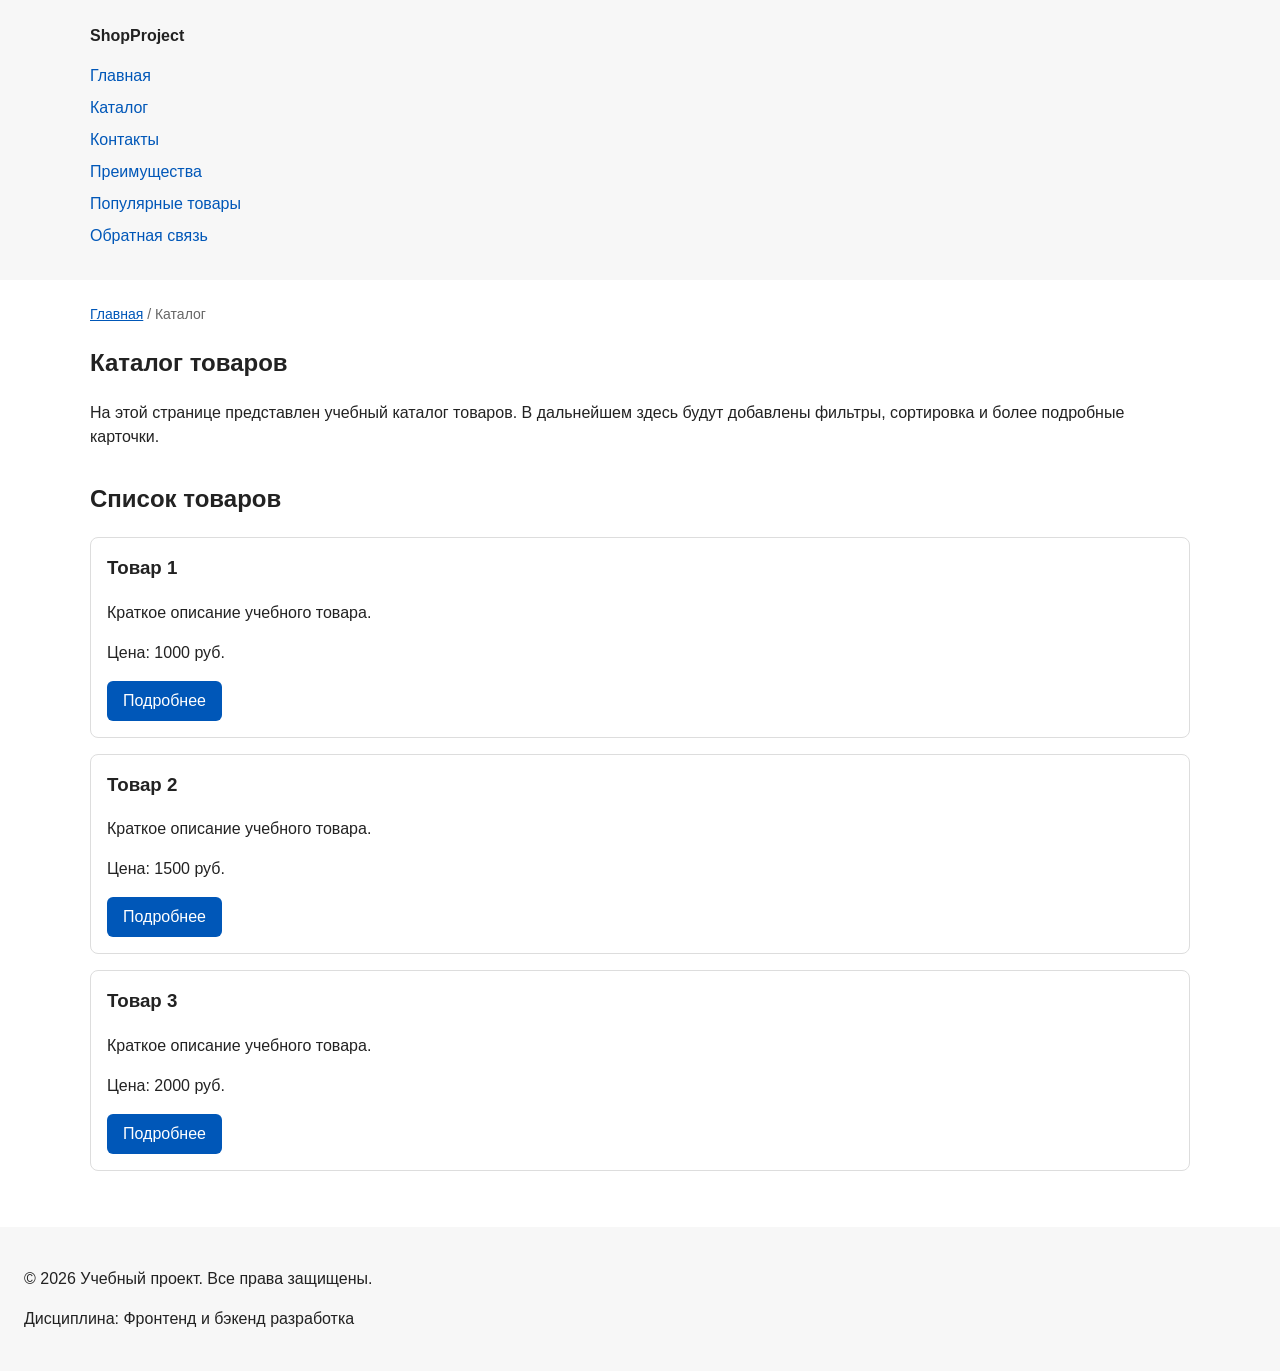
==== catalog.html @ 95576400 "feat: add multi-page structure navigation and anchors" ====
<!doctype html>
<html lang="ru">
  <head>
    <meta charset="UTF-8" />
    <meta name="viewport" content="width=device-width, initial-scale=1.0" />
    <meta
      name="description"
      content="Каталог товаров учебного интернет-магазина."
    />
    <meta property="og:type" content="website" />
    <meta property="og:title" content="Учебный интернет-магазин" />
    <meta
      property="og:description"
      content="Учебный frontend-проект интернет-магазина."
    />
    <meta
      property="og:image"
      content="https://username.github.io/kr1-html-css-shop/images/preview.jpg"
    />

    <title>Каталог товаров — Учебный интернет-магазин</title>
    <link rel="stylesheet" href="css/style.css" />
  </head>
  <body>
    <header>
      <div class="site-header">
        <a class="site-logo" href="index.html">ShopProject</a>

        <nav class="site-nav" aria-label="Основная навигация">
          <ul class="site-nav__list">
            <li><a href="index.html">Главная</a></li>
            <li><a href="catalog.html">Каталог</a></li>
            <li><a href="contacts.html">Контакты</a></li>
            <li><a href="index.html#advantages">Преимущества</a></li>
            <li><a href="index.html#popular">Популярные товары</a></li>
            <li><a href="index.html#contacts">Обратная связь</a></li>
          </ul>
        </nav>
      </div>
    </header>

    <main>
      <nav class="breadcrumbs" aria-label="Хлебные крошки">
        <a href="index.html">Главная</a>
        <span>Каталог</span>
      </nav>

      <section class="section">
        <h1>Каталог товаров</h1>
        <p>
          На этой странице представлен учебный каталог товаров. В дальнейшем
          здесь будут добавлены фильтры, сортировка и более подробные карточки.
        </p>
      </section>

      <section class="section">
        <h2>Список товаров</h2>

        <article class="product-card">
          <h3>Товар 1</h3>
          <p>Краткое описание учебного товара.</p>
          <p>Цена: 1000 руб.</p>
          <a class="button" href="index.html#popular">Подробнее</a>
        </article>

        <article class="product-card">
          <h3>Товар 2</h3>
          <p>Краткое описание учебного товара.</p>
          <p>Цена: 1500 руб.</p>
          <a class="button" href="index.html#popular">Подробнее</a>
        </article>

        <article class="product-card">
          <h3>Товар 3</h3>
          <p>Краткое описание учебного товара.</p>
          <p>Цена: 2000 руб.</p>
          <a class="button" href="index.html#popular">Подробнее</a>
        </article>
      </section>
    </main>

    <footer>
      <p>&copy; 2026 Учебный проект. Все права защищены.</p>
      <p>Дисциплина: Фронтенд и бэкенд разработка</p>
    </footer>
  </body>
</html>
---- css/style.css ----
/* ===============================
   1. Переменные проекта
   =============================== */
:root {
  /* Основные цвета проекта */
  --color-bg: #ffffff;
  --color-text: #222222;
  --color-muted: #666666;
  --color-primary: #0057b8;
  --color-primary-dark: #003f86;
  --color-border: #dddddd;
  --color-surface: #f7f7f7;
  --color-surface-accent: #eef5ff;
  --color-danger: #b00020;
  --color-success: #168a2f;
  --color-success-bg: #eefaf0;
  --color-white: #ffffff;

  /* Отступы */
  --space-xs: 4px;
  --space-sm: 8px;
  --space-md: 16px;
  --space-lg: 24px;
  --space-xl: 32px;

  /* Скругления */
  --radius-sm: 6px;
  --radius-md: 8px;
  --radius-lg: 12px;

  /* Размеры */
  --container-width: 1100px;
}

/* ===============================
   2. Базовые стили
   =============================== */
* {
  box-sizing: border-box;
}

body {
  margin: 0;
  font-family: Arial, sans-serif;
  line-height: 1.5;
  color: var(--color-text);
  background-color: var(--color-bg);
}

/* ===============================
   3. Общие элементы интерфейса
   =============================== */
a {
  color: var(--color-primary);
}

a:hover {
  color: var(--color-primary-dark);
}

a:focus-visible {
  outline: 2px solid var(--color-primary);
  outline-offset: 3px;
}

/* ===============================
   4. Компоненты страницы
   =============================== */
.hero {
  max-width: var(--container-width);
  margin: 0 auto var(--space-xl);
  padding: var(--space-xl) var(--space-lg);
  background-color: var(--color-surface-accent);
  border-radius: var(--radius-lg);
}

.section {
  max-width: var(--container-width);
  margin: 0 auto var(--space-xl);
}

.section h2 {
  margin-top: 0;
}

/* ===============================
   5. Форма и модальное окно
   =============================== */
.order-dialog {
  width: min(100% - 32px, 560px);
  padding: var(--space-lg);
  border: none;
  border-radius: var(--radius-lg);
}

.order-dialog::backdrop {
  background-color: rgba(0, 0, 0, 0.5);
}

.form-field {
  margin-bottom: var(--space-md);
}

.form-field label {
  display: block;
  margin-bottom: var(--space-xs);
}

.form-field input,
.form-field select,
.form-field textarea {
  width: 100%;
  padding: 10px 12px;
  border: 1px solid var(--color-border);
  border-radius: var(--radius-sm);
  font: inherit;
}

.form-field input[type="checkbox"] {
  width: auto;
}

.form-field small {
  display: block;
  margin-top: var(--space-xs);
  color: var(--color-muted);
}

header,
main,
footer {
  padding: var(--space-lg);
}

header {
  background-color: var(--color-surface);
}

footer {
  background-color: var(--color-surface);
}

.site-header {
  max-width: 1100px;
  margin: 0 auto;
}

.site-logo {
  font-weight: bold;
  text-decoration: none;
  color: #222222;
}

.site-nav__list {
  padding: 0;
  margin: 16px 0 0;
  list-style: none;
}

.site-nav__list li {
  margin-bottom: 8px;
}

.site-nav__list a {
  color: #0057b8;
  text-decoration: none;
}

.site-nav__list a:hover {
  text-decoration: underline;
}

.hero {
  max-width: 1100px;
  margin: 0 auto 32px;
  padding: 32px 20px;
  background-color: #eef5ff;
  border-radius: 12px;
}

.section {
  max-width: 1100px;
  margin: 0 auto 32px;
}

.section h2 {
  margin-top: 0;
}

.product-card {
  margin-bottom: var(--space-md);
  padding: var(--space-md);
  border: 1px solid var(--color-border);
  border-radius: var(--radius-md);
  background-color: var(--color-bg);
}

.product-card:hover {
  border-color: var(--color-primary);
}

.product-card h3 {
  margin-top: 0;
}

.button {
  display: inline-block;
  padding: var(--space-sm) var(--space-md);
  color: var(--color-white);
  background-color: var(--color-primary);
  text-decoration: none;
  border: none;
  border-radius: var(--radius-sm);
  cursor: pointer;
}

.button:hover {
  background-color: var(--color-primary-dark);
}

.button:focus-visible {
  outline: 2px solid var(--color-primary);
  outline-offset: 3px;
}

.button:disabled {
  opacity: 0.6;
  cursor: not-allowed;
}

.aside-info {
  max-width: var(--container-width);
  margin: 0 auto var(--space-xl);
  padding: var(--space-md);
  border-left: 4px solid var(--color-primary);
  background-color: var(--color-surface);
}

.order-dialog {
  width: min(100% - 32px, 560px);
  padding: 24px;
  border: none;
  border-radius: 12px;
}

.order-dialog::backdrop {
  background-color: rgba(0, 0, 0, 0.5);
}

.form-field {
  margin-bottom: 16px;
}

.form-field label {
  display: block;
  margin-bottom: 6px;
}

.form-field input,
.form-field select,
.form-field textarea {
  width: 100%;
  padding: 10px 12px;
  border: 1px solid #cccccc;
  border-radius: 6px;
  font: inherit;
}

.form-field input[type="checkbox"] {
  width: auto;
}

.form-field small {
  display: block;
  margin-top: 4px;
  color: #666666;
}

.form-field input:focus-visible,
.form-field select:focus-visible,
.form-field textarea:focus-visible,
.form-actions button:focus-visible {
  outline: 2px solid #0057b8;
  outline-offset: 2px;
}

[aria-invalid="true"] {
  border-color: #b00020;
}

.form-actions {
  display: flex;
  gap: 12px;
  margin-top: 20px;
}

.success-message {
  max-width: var(--container-width);
  margin: var(--space-lg) auto;
  padding: var(--space-md);
  border-left: 4px solid var(--color-success);
  background-color: var(--color-success-bg);
}

.form-field input:hover,
.form-field select:hover,
.form-field textarea:hover {
  border-color: var(--color-primary);
}

.form-field input:focus-visible,
.form-field select:focus-visible,
.form-field textarea:focus-visible,
.form-actions button:focus-visible {
  outline: 2px solid var(--color-primary);
  outline-offset: 3px;
}

[aria-invalid="true"] {
  border-color: var(--color-danger);
}

.breadcrumbs {
  max-width: var(--container-width);
  margin: 0 auto var(--space-md);
  font-size: 14px;
  color: var(--color-muted);
}

.breadcrumbs a {
  color: var(--color-primary);
}

.breadcrumbs span::before {
  content: " / ";
  color: var(--color-muted);
}

:target {
  outline: 2px dashed var(--color-primary);
  outline-offset: 4px;
}
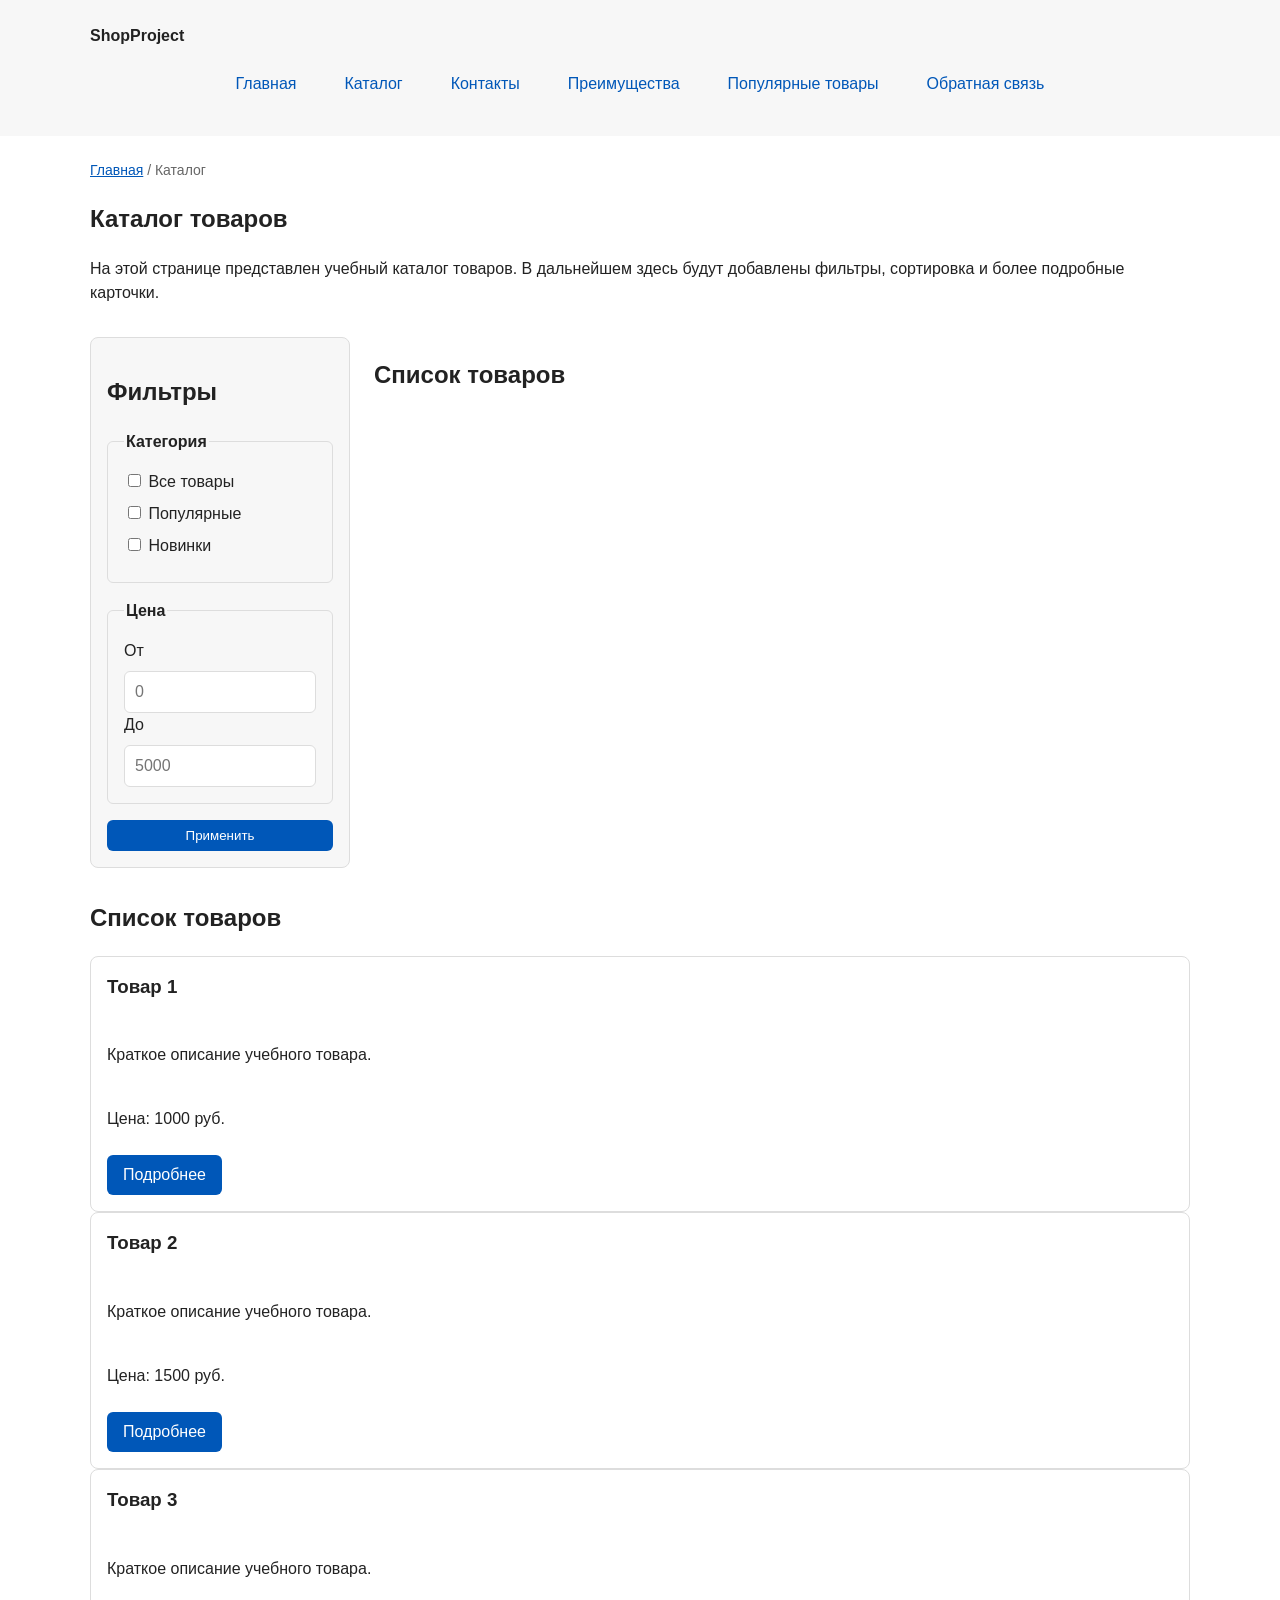
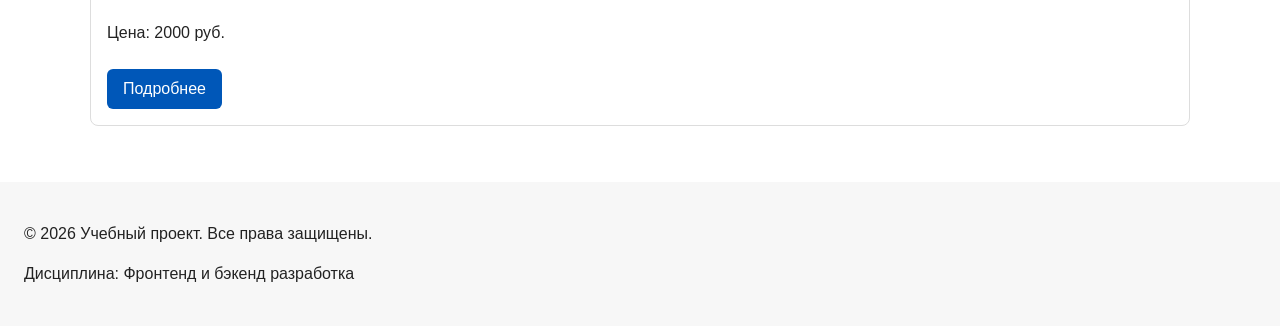
==== commit 765aa752: "feat: add flex navigation and grid catalog layout" ====
--- a/catalog.html
+++ b/catalog.html
@@ -53,6 +53,65 @@
         </p>
       </section>
 
+      <section class="catalog-layout">
+        <aside class="catalog-filters">
+          <h2>Фильтры</h2>
+
+          <form class="filters-form" action="#" method="get">
+            <fieldset>
+              <legend>Категория</legend>
+
+              <label>
+                <input type="checkbox" name="category" value="all" />
+                Все товары
+              </label>
+
+              <label>
+                <input type="checkbox" name="category" value="popular" />
+                Популярные
+              </label>
+
+              <label>
+                <input type="checkbox" name="category" value="new" />
+                Новинки
+              </label>
+            </fieldset>
+
+            <fieldset>
+              <legend>Цена</legend>
+
+              <label for="price-from">От</label>
+              <input
+                id="price-from"
+                name="price-from"
+                type="number"
+                min="0"
+                placeholder="0"
+              />
+
+              <label for="price-to">До</label>
+              <input
+                id="price-to"
+                name="price-to"
+                type="number"
+                min="0"
+                placeholder="5000"
+              />
+            </fieldset>
+
+            <button class="button" type="submit">Применить</button>
+          </form>
+        </aside>
+
+        <section class="catalog-products">
+          <h2>Список товаров</h2>
+
+          <div class="products-grid">
+            <!-- Карточки товаров -->
+          </div>
+        </section>
+      </section>
+
       <section class="section">
         <h2>Список товаров</h2>
 
--- a/css/style.css
+++ b/css/style.css
@@ -152,8 +152,13 @@
 }
 
 .site-nav__list {
+  display: flex;
+  flex-wrap: wrap;
+  justify-content: center;
+  align-items: center;
+  gap: var(--space-md);
   padding: 0;
-  margin: 16px 0 0;
+  margin: var(--space-md) 0 0;
   list-style: none;
 }
 
@@ -162,12 +167,16 @@
 }
 
 .site-nav__list a {
-  color: #0057b8;
+  display: inline-block;
+  padding: var(--space-sm) var(--space-md);
+  color: var(--color-primary);
   text-decoration: none;
+  border-radius: var(--radius-sm);
 }
 
 .site-nav__list a:hover {
-  text-decoration: underline;
+  color: var(--color-white);
+  background-color: var(--color-primary);
 }
 
 .hero {
@@ -187,12 +196,26 @@
   margin-top: 0;
 }
 
+.products-grid {
+  display: grid;
+  grid-template-columns: repeat(3, 1fr);
+  gap: var(--space-lg);
+}
+
 .product-card {
-  margin-bottom: var(--space-md);
+  display: flex;
+  flex-direction: column;
+  gap: var(--space-sm);
+  margin-bottom: 0;
   padding: var(--space-md);
   border: 1px solid var(--color-border);
   border-radius: var(--radius-md);
   background-color: var(--color-bg);
+}
+
+.product-card .button {
+  margin-top: auto;
+  align-self: flex-start;
 }
 
 .product-card:hover {
@@ -340,3 +363,52 @@
   outline: 2px dashed var(--color-primary);
   outline-offset: 4px;
 }
+
+.catalog-layout {
+  max-width: var(--container-width);
+  margin: 0 auto var(--space-xl);
+  display: grid;
+  grid-template-columns: 260px 1fr;
+  grid-template-areas: "filters products";
+  gap: var(--space-lg);
+}
+
+.catalog-filters {
+  grid-area: filters;
+  padding: var(--space-md);
+  border: 1px solid var(--color-border);
+  border-radius: var(--radius-md);
+  background-color: var(--color-surface);
+}
+
+.catalog-products {
+  grid-area: products;
+}
+.filters-form {
+  display: grid;
+  gap: var(--space-md);
+}
+
+.filters-form fieldset {
+  margin: 0;
+  padding: var(--space-md);
+  border: 1px solid var(--color-border);
+  border-radius: var(--radius-sm);
+}
+
+.filters-form legend {
+  font-weight: 700;
+}
+
+.filters-form label {
+  display: block;
+  margin-bottom: var(--space-sm);
+}
+
+.filters-form input[type="number"] {
+  width: 100%;
+  padding: 8px 10px;
+  border: 1px solid var(--color-border);
+  border-radius: var(--radius-sm);
+  font: inherit;
+}
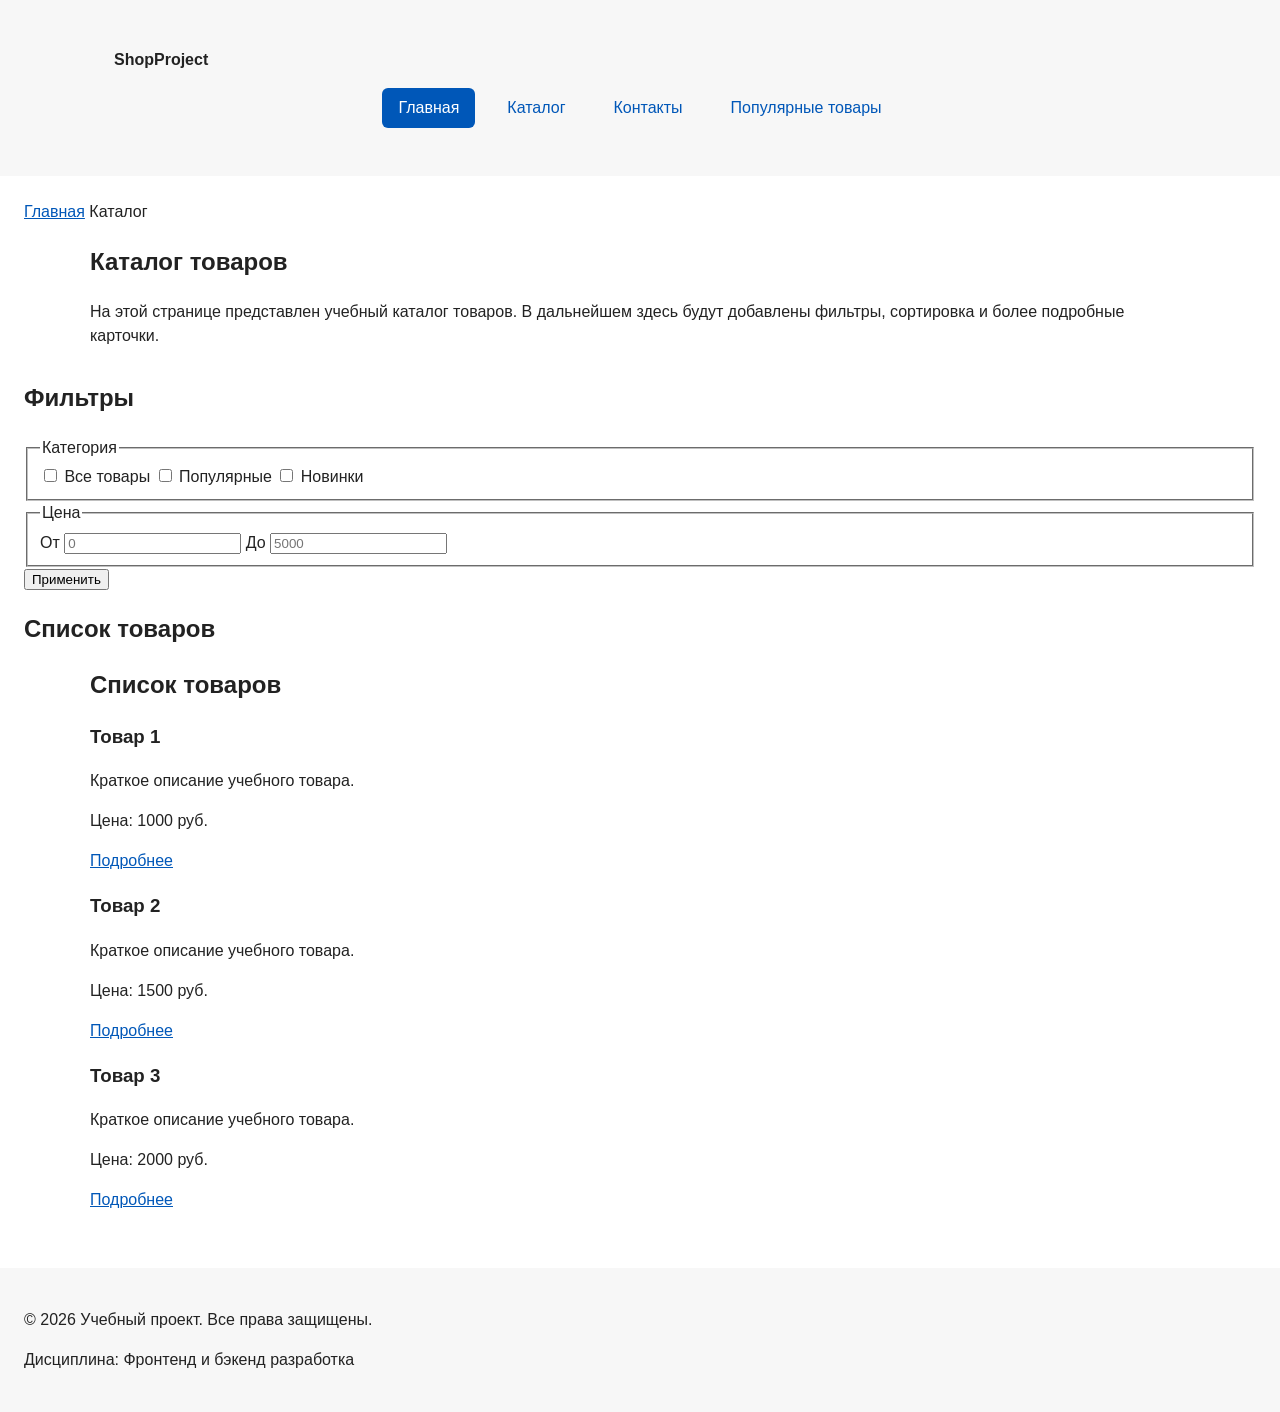
==== commit 3033c8bb: "refactor: apply BEM naming to CSS classes" ====
--- a/catalog.html
+++ b/catalog.html
@@ -22,18 +22,31 @@
     <link rel="stylesheet" href="css/style.css" />
   </head>
   <body>
-    <header>
-      <div class="site-header">
-        <a class="site-logo" href="index.html">ShopProject</a>
+    <header class="site-header">
+      <div class="site-header__inner">
+        <a class="site-header__logo" href="index.html">ShopProject</a>
 
         <nav class="site-nav" aria-label="Основная навигация">
           <ul class="site-nav__list">
-            <li><a href="index.html">Главная</a></li>
-            <li><a href="catalog.html">Каталог</a></li>
-            <li><a href="contacts.html">Контакты</a></li>
-            <li><a href="index.html#advantages">Преимущества</a></li>
-            <li><a href="index.html#popular">Популярные товары</a></li>
-            <li><a href="index.html#contacts">Обратная связь</a></li>
+            <li class="site-nav__item">
+              <a
+                class="site-nav__link site-nav__link--active"
+                href="index.html"
+              >
+                Главная
+              </a>
+            </li>
+            <li class="site-nav__item">
+              <a class="site-nav__link" href="catalog.html">Каталог</a>
+            </li>
+            <li class="site-nav__item">
+              <a class="site-nav__link" href="contacts.html">Контакты</a>
+            </li>
+            <li class="site-nav__item">
+              <a class="site-nav__link" href="index.html#popular">
+                Популярные товары
+              </a>
+            </li>
           </ul>
         </nav>
       </div>
@@ -41,8 +54,8 @@
 
     <main>
       <nav class="breadcrumbs" aria-label="Хлебные крошки">
-        <a href="index.html">Главная</a>
-        <span>Каталог</span>
+        <a class="breadcrumbs__link" href="index.html">Главная</a>
+        <span class="breadcrumbs__current">Каталог</span>
       </nav>
 
       <section class="section">
--- a/css/style.css
+++ b/css/style.css
@@ -141,9 +141,19 @@
 }
 
 .site-header {
-  max-width: 1100px;
+  background-color: var(--color-surface);
+}
+.site-header__inner {
+  max-width: var(--container-width);
   margin: 0 auto;
-}
+  padding: var(--space-lg);
+}
+.site-header__logo {
+  font-weight: 700;
+  color: var(--color-text);
+  text-decoration: none;
+}
+
 
 .site-logo {
   font-weight: bold;
@@ -162,6 +172,29 @@
   list-style: none;
 }
 
+.site-nav__link {
+  display: inline-block;
+  padding: var(--space-sm) var(--space-md);
+  color: var(--color-primary);
+  text-decoration: none;
+  border-radius: var(--radius-sm);
+}
+
+.site-nav__link:hover {
+  color: var(--color-white);
+  background-color: var(--color-primary);
+}
+
+.site-nav__link:focus-visible {
+  outline: 2px solid var(--color-primary);
+  outline-offset: 3px;
+}
+
+.site-nav__link--active {
+  color: var(--color-white);
+  background-color: var(--color-primary);
+
+
 .site-nav__list li {
   margin-bottom: 8px;
 }
@@ -206,25 +239,48 @@
   display: flex;
   flex-direction: column;
   gap: var(--space-sm);
-  margin-bottom: 0;
   padding: var(--space-md);
   border: 1px solid var(--color-border);
   border-radius: var(--radius-md);
   background-color: var(--color-bg);
 }
 
-.product-card .button {
+.product-card:hover {
+  border-color: var(--color-primary);
+}
+
+.product-card--featured {
+  border-color: var(--color-primary);
+}
+
+.product-card--discount {
+  border-color: var(--color-danger);
+}
+
+.product-card__title {
+  margin: 0;
+  color: var(--color-text);
+}
+
+.product-card__description {
+  margin: 0;
+  color: var(--color-muted);
+}
+
+.product-card__price {
+  margin: 0;
+  font-weight: 700;
+}
+
+.product-card--discount .product-card__price {
+  color: var(--color-danger);
+}
+
+.product-card__button {
   margin-top: auto;
   align-self: flex-start;
 }
 
-.product-card:hover {
-  border-color: var(--color-primary);
-}
-
-.product-card h3 {
-  margin-top: 0;
-}
 
 .button {
   display: inline-block;
@@ -350,14 +406,15 @@
   color: var(--color-muted);
 }
 
-.breadcrumbs a {
+.breadcrumbs__link {
   color: var(--color-primary);
 }
 
-.breadcrumbs span::before {
+.breadcrumbs__current::before {
   content: " / ";
   color: var(--color-muted);
 }
+
 
 :target {
   outline: 2px dashed var(--color-primary);
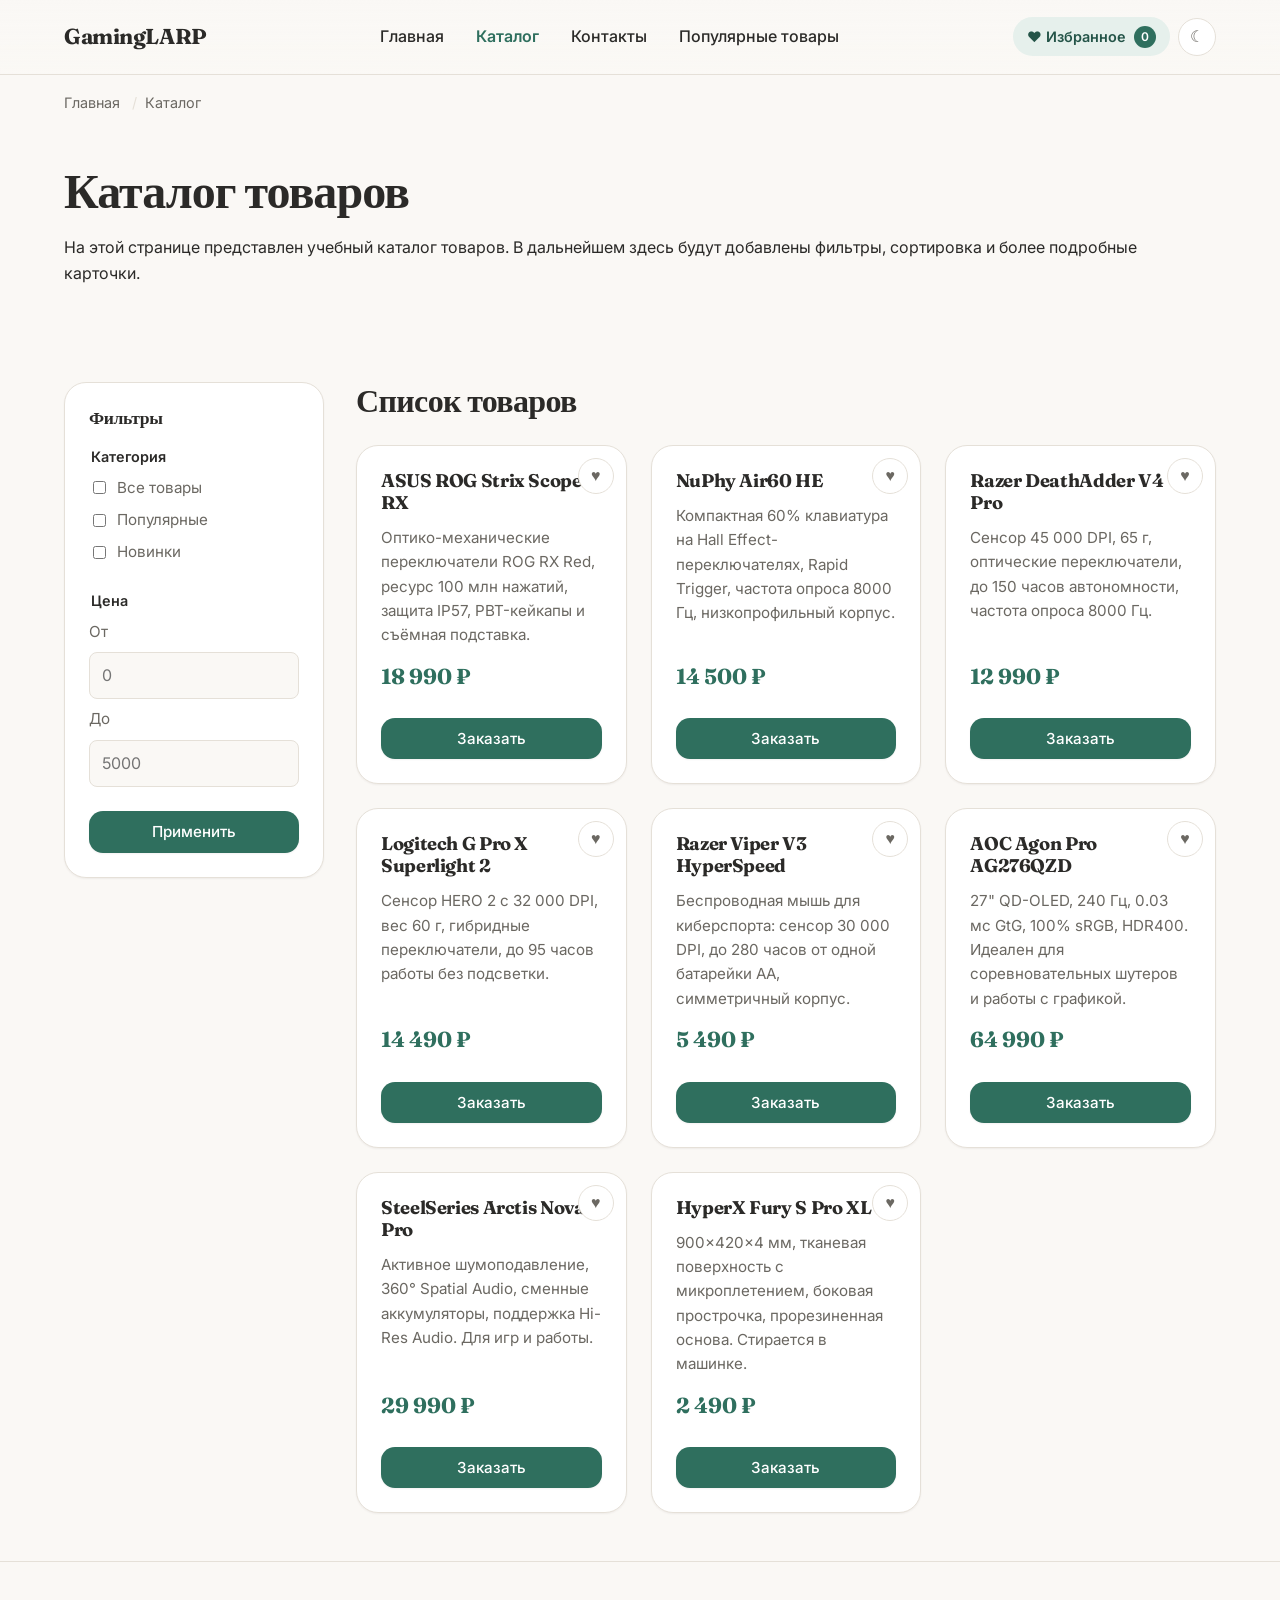
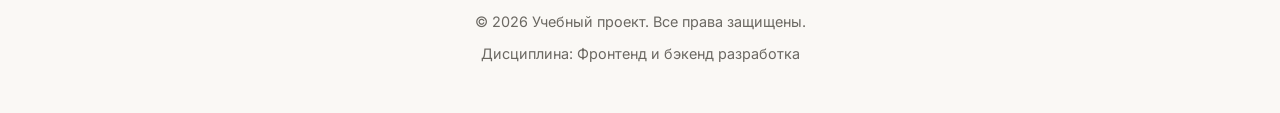
==== commit fc10aef2: "feature: add theme-switch-plus-changed-decorations" ====
--- a/catalog.html
+++ b/catalog.html
@@ -15,29 +15,51 @@
     />
     <meta
       property="og:image"
-      content="https://username.github.io/kr1-html-css-shop/images/preview.jpg"
+      content="https://25wagg3dou2.github.io/kr1-html-css-shop/images/preview.jpg"
     />
 
     <title>Каталог товаров — Учебный интернет-магазин</title>
+    <script>
+      (function () {
+        try {
+          var saved = localStorage.getItem("shop:theme");
+          var theme =
+            saved === "light" || saved === "dark"
+              ? saved
+              : window.matchMedia("(prefers-color-scheme: dark)").matches
+                ? "dark"
+                : "light";
+          document.documentElement.dataset.theme = theme;
+        } catch (e) {}
+      })();
+    </script>
+    <link rel="preconnect" href="https://fonts.googleapis.com" />
+    <link rel="preconnect" href="https://fonts.gstatic.com" crossorigin />
+    <link
+      href="https://fonts.googleapis.com/css2?family=Fraunces:opsz,wght@9..144,500;9..144,700&family=Inter:wght@400;500;600&display=swap"
+      rel="stylesheet"
+    />
     <link rel="stylesheet" href="css/style.css" />
+    <script src="js/main.js" defer></script>
   </head>
   <body>
     <header class="site-header">
       <div class="site-header__inner">
-        <a class="site-header__logo" href="index.html">ShopProject</a>
+        <a class="site-header__logo" href="index.html">GamingLARP</a>
 
         <nav class="site-nav" aria-label="Основная навигация">
           <ul class="site-nav__list">
             <li class="site-nav__item">
+              <a class="site-nav__link" href="index.html">Главная</a>
+            </li>
+            <li class="site-nav__item">
               <a
                 class="site-nav__link site-nav__link--active"
-                href="index.html"
-              >
-                Главная
+                href="catalog.html"
+                aria-current="page"
+              >
+                Каталог
               </a>
-            </li>
-            <li class="site-nav__item">
-              <a class="site-nav__link" href="catalog.html">Каталог</a>
             </li>
             <li class="site-nav__item">
               <a class="site-nav__link" href="contacts.html">Контакты</a>
@@ -49,6 +71,28 @@
             </li>
           </ul>
         </nav>
+
+        <div class="site-header__actions">
+          <a
+            class="favorites-link"
+            href="catalog.html#favorites"
+            aria-label="Избранные товары"
+          >
+            ♥ Избранное
+            <span class="favorites-link__count" data-favorites-count>0</span>
+          </a>
+
+          <button
+            class="theme-toggle"
+            type="button"
+            data-theme-toggle
+            aria-label="Переключить тему"
+            aria-pressed="false"
+            title="Переключить тему"
+          >
+            <span class="theme-toggle__icon" aria-hidden="true">☾</span>
+          </button>
+        </div>
       </div>
     </header>
 
@@ -120,34 +164,207 @@
           <h2>Список товаров</h2>
 
           <div class="products-grid">
-            <!-- Карточки товаров -->
+            <!-- 1. ASUS ROG Strix Scope II RX -->
+            <article class="product-card" data-product-id="keyboard-asus-rog">
+              <button
+                class="favorite-btn"
+                type="button"
+                aria-label="Добавить в избранное"
+                data-favorite
+              >
+                ♥
+              </button>
+              <h3 class="product-card__title">ASUS ROG Strix Scope II RX</h3>
+              <p class="product-card__description">
+                Оптико-механические переключатели ROG RX Red, ресурс 100 млн
+                нажатий, защита IP57, PBT-кейкапы и съёмная подставка.
+              </p>
+              <p class="product-card__price">18 990 ₽</p>
+              <button
+                class="button product-card__button"
+                type="button"
+                data-product="ASUS ROG Strix Scope II RX"
+              >
+                Заказать
+              </button>
+            </article>
+
+            <!-- 2. NuPhy Air60 HE -->
+            <article class="product-card" data-product-id="keyboard-nuphy">
+              <button
+                class="favorite-btn"
+                type="button"
+                aria-label="Добавить в избранное"
+                data-favorite
+              >
+                ♥
+              </button>
+              <h3 class="product-card__title">NuPhy Air60 HE</h3>
+              <p class="product-card__description">
+                Компактная 60% клавиатура на Hall Effect-переключателях, Rapid
+                Trigger, частота опроса 8000 Гц, низкопрофильный корпус.
+              </p>
+              <p class="product-card__price">14 500 ₽</p>
+              <button
+                class="button product-card__button"
+                type="button"
+                data-product="NuPhy Air60 HE"
+              >
+                Заказать
+              </button>
+            </article>
+
+            <!-- 3. Razer DeathAdder V4 Pro -->
+            <article class="product-card" data-product-id="mouse-razer-da">
+              <button
+                class="favorite-btn"
+                type="button"
+                aria-label="Добавить в избранное"
+                data-favorite
+              >
+                ♥
+              </button>
+              <h3 class="product-card__title">Razer DeathAdder V4 Pro</h3>
+              <p class="product-card__description">
+                Сенсор 45 000 DPI, 65 г, оптические переключатели, до 150 часов
+                автономности, частота опроса 8000 Гц.
+              </p>
+              <p class="product-card__price">12 990 ₽</p>
+              <button
+                class="button product-card__button"
+                type="button"
+                data-product="Razer DeathAdder V4 Pro"
+              >
+                Заказать
+              </button>
+            </article>
+
+            <!-- 4. Logitech G Pro X Superlight 2 -->
+            <article class="product-card" data-product-id="mouse-logitech-gpro">
+              <button
+                class="favorite-btn"
+                type="button"
+                aria-label="Добавить в избранное"
+                data-favorite
+              >
+                ♥
+              </button>
+              <h3 class="product-card__title">Logitech G Pro X Superlight 2</h3>
+              <p class="product-card__description">
+                Сенсор HERO 2 с 32 000 DPI, вес 60 г, гибридные переключатели,
+                до 95 часов работы без подсветки.
+              </p>
+              <p class="product-card__price">14 490 ₽</p>
+              <button
+                class="button product-card__button"
+                type="button"
+                data-product="Logitech G Pro X Superlight 2"
+              >
+                Заказать
+              </button>
+            </article>
+
+            <!-- 5. Razer Viper V3 HyperSpeed -->
+            <article class="product-card" data-product-id="mouse-razer-viper">
+              <button
+                class="favorite-btn"
+                type="button"
+                aria-label="Добавить в избранное"
+                data-favorite
+              >
+                ♥
+              </button>
+              <h3 class="product-card__title">Razer Viper V3 HyperSpeed</h3>
+              <p class="product-card__description">
+                Беспроводная мышь для киберспорта: сенсор 30 000 DPI, до 280
+                часов от одной батарейки AA, симметричный корпус.
+              </p>
+              <p class="product-card__price">5 490 ₽</p>
+              <button
+                class="button product-card__button"
+                type="button"
+                data-product="Razer Viper V3 HyperSpeed"
+              >
+                Заказать
+              </button>
+            </article>
+
+            <!-- 6. AOC Agon Pro AG276QZD -->
+            <article class="product-card" data-product-id="monitor-aoc-agon">
+              <button
+                class="favorite-btn"
+                type="button"
+                aria-label="Добавить в избранное"
+                data-favorite
+              >
+                ♥
+              </button>
+              <h3 class="product-card__title">AOC Agon Pro AG276QZD</h3>
+              <p class="product-card__description">
+                27" QD-OLED, 240 Гц, 0.03 мс GtG, 100% sRGB, HDR400. Идеален для
+                соревновательных шутеров и работы с графикой.
+              </p>
+              <p class="product-card__price">64 990 ₽</p>
+              <button
+                class="button product-card__button"
+                type="button"
+                data-product="AOC Agon Pro AG276QZD"
+              >
+                Заказать
+              </button>
+            </article>
+
+            <!-- 7. SteelSeries Arctis Nova Pro -->
+            <article class="product-card" data-product-id="headset-steelseries">
+              <button
+                class="favorite-btn"
+                type="button"
+                aria-label="Добавить в избранное"
+                data-favorite
+              >
+                ♥
+              </button>
+              <h3 class="product-card__title">SteelSeries Arctis Nova Pro</h3>
+              <p class="product-card__description">
+                Активное шумоподавление, 360° Spatial Audio, сменные
+                аккумуляторы, поддержка Hi-Res Audio. Для игр и работы.
+              </p>
+              <p class="product-card__price">29 990 ₽</p>
+              <button
+                class="button product-card__button"
+                type="button"
+                data-product="SteelSeries Arctis Nova Pro"
+              >
+                Заказать
+              </button>
+            </article>
+
+            <!-- 8. HyperX Fury S Pro Extra Large -->
+            <article class="product-card" data-product-id="mousepad-hyperx">
+              <button
+                class="favorite-btn"
+                type="button"
+                aria-label="Добавить в избранное"
+                data-favorite
+              >
+                ♥
+              </button>
+              <h3 class="product-card__title">HyperX Fury S Pro XL</h3>
+              <p class="product-card__description">
+                900×420×4 мм, тканевая поверхность с микроплетением, боковая
+                прострочка, прорезиненная основа. Стирается в машинке.
+              </p>
+              <p class="product-card__price">2 490 ₽</p>
+              <button
+                class="button product-card__button"
+                type="button"
+                data-product="HyperX Fury S Pro Extra Large"
+              >
+                Заказать
+              </button>
+            </article>
           </div>
         </section>
-      </section>
-
-      <section class="section">
-        <h2>Список товаров</h2>
-
-        <article class="product-card">
-          <h3>Товар 1</h3>
-          <p>Краткое описание учебного товара.</p>
-          <p>Цена: 1000 руб.</p>
-          <a class="button" href="index.html#popular">Подробнее</a>
-        </article>
-
-        <article class="product-card">
-          <h3>Товар 2</h3>
-          <p>Краткое описание учебного товара.</p>
-          <p>Цена: 1500 руб.</p>
-          <a class="button" href="index.html#popular">Подробнее</a>
-        </article>
-
-        <article class="product-card">
-          <h3>Товар 3</h3>
-          <p>Краткое описание учебного товара.</p>
-          <p>Цена: 2000 руб.</p>
-          <a class="button" href="index.html#popular">Подробнее</a>
-        </article>
       </section>
     </main>
 
@@ -155,5 +372,108 @@
       <p>&copy; 2026 Учебный проект. Все права защищены.</p>
       <p>Дисциплина: Фронтенд и бэкенд разработка</p>
     </footer>
+
+    <dialog
+      class="order-dialog"
+      id="order-dialog"
+      aria-labelledby="order-dialog-title"
+    >
+      <h2 id="order-dialog-title">Оформление заявки</h2>
+
+      <form
+        class="order-form"
+        id="order-form"
+        action="#"
+        method="post"
+        novalidate
+      >
+        <input id="selected-product" name="selected-product" type="hidden" />
+
+        <div class="form-field">
+          <label for="order-name">Имя</label>
+          <input
+            id="order-name"
+            name="name"
+            type="text"
+            placeholder="Введите ваше имя"
+            minlength="2"
+            autocomplete="given-name"
+            required
+          />
+        </div>
+
+        <div class="form-field">
+          <label for="order-email">E-mail</label>
+          <input
+            id="order-email"
+            name="email"
+            type="email"
+            placeholder="example@mail.ru"
+            autocomplete="email"
+            required
+          />
+        </div>
+
+        <div class="form-field">
+          <label for="order-phone">Телефон</label>
+          <input
+            id="order-phone"
+            name="phone"
+            type="tel"
+            inputmode="tel"
+            placeholder="+7 (900) 000-00-00"
+            pattern="^\+7 \(\d{3}\) \d{3}-\d{2}-\d{2}$"
+            required
+          />
+          <small>Формат: +7 (900) 000-00-00</small>
+        </div>
+
+        <div class="form-field">
+          <label for="order-date">Дата связи</label>
+          <input id="order-date" name="date" type="date" />
+        </div>
+
+        <div class="form-field">
+          <label for="order-topic">Тема заявки</label>
+          <select id="order-topic" name="topic" required>
+            <option value="">Выберите тему</option>
+            <option value="product">Заказ товара</option>
+            <option value="consultation">Консультация</option>
+            <option value="delivery">Доставка</option>
+          </select>
+        </div>
+
+        <div class="form-field">
+          <label for="order-comment">Комментарий</label>
+          <textarea
+            id="order-comment"
+            name="comment"
+            rows="4"
+            placeholder="Укажите дополнительную информацию"
+          ></textarea>
+        </div>
+
+        <div class="form-field form-field--checkbox">
+          <label>
+            <input
+              id="order-agreement"
+              name="agreement"
+              type="checkbox"
+              required
+            />
+            Я согласен на обработку данных
+          </label>
+        </div>
+
+        <div class="form-actions">
+          <button type="button" id="close-order-dialog">Закрыть</button>
+          <button type="submit">Отправить заявку</button>
+        </div>
+      </form>
+    </dialog>
+
+    <p class="success-message" id="success-message" hidden>
+      Форма успешно отправлена!
+    </p>
   </body>
 </html>
--- a/css/style.css
+++ b/css/style.css
@@ -1,109 +1,650 @@
-/* ===============================
-   1. Переменные проекта
-   =============================== */
+/* =========================================================
+   Учебный интернет-магазин — стили
+   Архитектура: переменные → база → компоненты → страницы
+   ========================================================= */
+
+/* ---------- Переменные ---------- */
 :root {
-  /* Основные цвета проекта */
-  --color-bg: #ffffff;
-  --color-text: #222222;
-  --color-muted: #666666;
-  --color-primary: #0057b8;
-  --color-primary-dark: #003f86;
-  --color-border: #dddddd;
-  --color-surface: #f7f7f7;
-  --color-surface-accent: #eef5ff;
-  --color-danger: #b00020;
-  --color-success: #168a2f;
-  --color-success-bg: #eefaf0;
-  --color-white: #ffffff;
+  /* Цвета */
+  --color-bg: #faf8f5;
+  --color-surface: #ffffff;
+  --color-text: #2b2a28;
+  --color-muted: #6b6862;
+  --color-border: #e5e0d8;
+
+  --color-primary: #2f6f5e;
+  --color-primary-dark: #245448;
+  --color-primary-soft: #e6f0ec;
+
+  --color-accent: #c86b3c;
+  --color-accent-soft: #fbe8dd;
+
+  --color-danger: #b5473b;
+  --color-danger-soft: #f7e1de;
+
+  /* Радиусы */
+  --radius-sm: 8px;
+  --radius-md: 14px;
+  --radius-lg: 22px;
+  --radius-pill: 999px;
+
+  /* Тени */
+  --shadow-sm: 0 1px 2px rgba(43, 42, 40, 0.06);
+  --shadow-md: 0 6px 20px rgba(43, 42, 40, 0.08);
+  --shadow-lg: 0 14px 40px rgba(43, 42, 40, 0.12);
 
   /* Отступы */
-  --space-xs: 4px;
-  --space-sm: 8px;
-  --space-md: 16px;
-  --space-lg: 24px;
-  --space-xl: 32px;
-
-  /* Скругления */
-  --radius-sm: 6px;
-  --radius-md: 8px;
-  --radius-lg: 12px;
-
-  /* Размеры */
-  --container-width: 1100px;
-}
-
-/* ===============================
-   2. Базовые стили
-   =============================== */
-* {
+  --space-1: 4px;
+  --space-2: 8px;
+  --space-3: 12px;
+  --space-4: 16px;
+  --space-5: 24px;
+  --space-6: 32px;
+  --space-7: 48px;
+  --space-8: 64px;
+
+  /* Шрифты */
+  --font-sans: "Inter", "Segoe UI", system-ui, -apple-system, sans-serif;
+  --font-display: "Fraunces", "Georgia", serif;
+
+  /* Контейнер */
+  --container: 1200px;
+}
+
+/* Тёмная тема (опционально, включается атрибутом data-theme="dark") */
+/* ---------- Тёмная тема ---------- */
+:root[data-theme="dark"] {
+  /* Базовые цвета */
+  --color-bg: #16181a;
+  --color-surface: #1f2226;
+  --color-text: #e7e5e0;
+  --color-muted: #9a978f;
+  --color-border: #2c3034;
+
+  /* Акценты */
+  --color-primary: #74c7a8;
+  --color-primary-dark: #9adfc4;
+  --color-primary-soft: #1e2c27;
+
+  --color-accent: #e69a6b;
+  --color-accent-soft: #3a281d;
+
+  --color-danger: #e67a6d;
+  --color-danger-soft: #3a211f;
+
+  /* Тени становятся более выраженными, чтобы элементы не «слипались» */
+  --shadow-sm: 0 1px 2px rgba(0, 0, 0, 0.5);
+  --shadow-md: 0 6px 20px rgba(0, 0, 0, 0.55);
+  --shadow-lg: 0 14px 40px rgba(0, 0, 0, 0.65);
+}
+
+/* ---------- База ---------- */
+*,
+*::before,
+*::after {
   box-sizing: border-box;
+}
+
+html {
+  scroll-behavior: smooth;
 }
 
 body {
   margin: 0;
-  font-family: Arial, sans-serif;
-  line-height: 1.5;
-  color: var(--color-text);
-  background-color: var(--color-bg);
-}
-
-/* ===============================
-   3. Общие элементы интерфейса
-   =============================== */
+  font-family: var(--font-sans);
+  font-size: 16px;
+  line-height: 1.6;
+  background: var(--color-bg);
+  color: var(--color-text);
+  -webkit-font-smoothing: antialiased;
+  text-rendering: optimizeLegibility;
+}
+
+img {
+  max-width: 100%;
+  display: block;
+}
+
 a {
   color: var(--color-primary);
-}
-
+  text-decoration: none;
+}
 a:hover {
   color: var(--color-primary-dark);
 }
 
-a:focus-visible {
-  outline: 2px solid var(--color-primary);
-  outline-offset: 3px;
-}
-
-/* ===============================
-   4. Компоненты страницы
-   =============================== */
+h1,
+h2,
+h3,
+h4 {
+  font-family: var(--font-display);
+  font-weight: 700;
+  line-height: 1.2;
+  letter-spacing: -0.02em;
+  margin: 0 0 var(--space-4);
+  color: var(--color-text);
+}
+
+h1 {
+  font-size: clamp(2rem, 4vw, 3rem);
+}
+h2 {
+  font-size: clamp(1.5rem, 2.5vw, 2rem);
+}
+h3 {
+  font-size: 1.25rem;
+}
+
+p {
+  margin: 0 0 var(--space-4);
+}
+
+ul,
+ol {
+  padding-left: var(--space-5);
+}
+
+/* Видимый фокус — доступность */
+:focus-visible {
+  outline: 3px solid var(--color-primary-soft);
+  outline-offset: 2px;
+  border-radius: var(--radius-sm);
+}
+
+/* ---------- Контейнеры ---------- */
+.section {
+  max-width: var(--container);
+  margin: 0 auto;
+  padding: var(--space-7) var(--space-5);
+}
+
+/* ---------- Кнопки ---------- */
+.button {
+  display: inline-flex;
+  align-items: center;
+  justify-content: center;
+  gap: var(--space-2);
+  padding: 12px 22px;
+  font: inherit;
+  font-weight: 500;
+  font-size: 0.95rem;
+  line-height: 1;
+  color: #fff;
+  background: var(--color-primary);
+  border: 1px solid transparent;
+  border-radius: var(--radius-md);
+  cursor: pointer;
+  text-decoration: none;
+  box-shadow: var(--shadow-sm);
+  transition:
+    background 0.2s ease,
+    transform 0.15s ease,
+    box-shadow 0.2s ease,
+    color 0.2s ease,
+    border-color 0.2s ease;
+}
+.button:hover {
+  background: var(--color-primary-dark);
+  color: #fff;
+  transform: translateY(-1px);
+  box-shadow: var(--shadow-md);
+}
+.button:active {
+  transform: translateY(0);
+}
+.button:disabled,
+.button[aria-disabled="true"] {
+  opacity: 0.5;
+  cursor: not-allowed;
+  transform: none;
+}
+
+.button--accent {
+  background: var(--color-accent);
+}
+.button--accent:hover {
+  background: #a9552c;
+}
+
+.button--ghost {
+  background: transparent;
+  color: var(--color-primary);
+  border-color: var(--color-border);
+  box-shadow: none;
+}
+.button--ghost:hover {
+  background: var(--color-primary-soft);
+  color: var(--color-primary-dark);
+  border-color: transparent;
+}
+
+.button--block {
+  width: 100%;
+}
+
+/* ---------- Шапка ---------- */
+.site-header {
+  position: sticky;
+  top: 0;
+  z-index: 50;
+  background: var(--color-bg);
+  background: linear-gradient(
+    to bottom,
+    var(--color-bg) 0%,
+    color-mix(in srgb, var(--color-bg) 88%, transparent) 100%
+  );
+  backdrop-filter: saturate(180%) blur(12px);
+  -webkit-backdrop-filter: saturate(180%) blur(12px);
+  border-bottom: 1px solid var(--color-border);
+}
+
+.site-header__inner {
+  max-width: var(--container);
+  margin: 0 auto;
+  padding: var(--space-4) var(--space-5);
+  display: flex;
+  align-items: center;
+  justify-content: space-between;
+  gap: var(--space-5);
+}
+
+.site-header__logo {
+  font-family: var(--font-display);
+  font-weight: 700;
+  font-size: 1.35rem;
+  color: var(--color-text);
+  letter-spacing: -0.02em;
+}
+.site-header__logo:hover {
+  color: var(--color-primary);
+}
+
+.site-nav__list {
+  list-style: none;
+  margin: 0;
+  padding: 0;
+  display: flex;
+  align-items: center;
+  gap: var(--space-1);
+}
+
+.site-nav__link {
+  display: inline-block;
+  padding: 8px 14px;
+  border-radius: var(--radius-sm);
+  color: var(--color-text);
+  font-weight: 500;
+  transition:
+    background 0.2s,
+    color 0.2s;
+}
+.site-nav__link:hover {
+  background: var(--color-primary-soft);
+  color: var(--color-primary-dark);
+}
+.site-nav__link--active {
+  color: var(--color-primary);
+  font-weight: 600;
+}
+
+/* ---------- Хлебные крошки ---------- */
+.breadcrumbs {
+  max-width: var(--container);
+  margin: 0 auto;
+  padding: var(--space-4) var(--space-5) 0;
+  font-size: 0.9rem;
+  color: var(--color-muted);
+}
+.breadcrumbs__link {
+  color: var(--color-muted);
+  text-decoration: none;
+}
+.breadcrumbs__link:hover {
+  color: var(--color-primary);
+}
+.breadcrumbs__current::before {
+  content: "/";
+  margin: 0 var(--space-2);
+  color: var(--color-border);
+}
+
+/* ---------- Hero ---------- */
 .hero {
-  max-width: var(--container-width);
-  margin: 0 auto var(--space-xl);
-  padding: var(--space-xl) var(--space-lg);
-  background-color: var(--color-surface-accent);
+  padding: var(--space-8) var(--space-5);
+  text-align: center;
+  background:
+    radial-gradient(
+      1200px 400px at 50% -100px,
+      var(--color-primary-soft),
+      transparent 70%
+    ),
+    var(--color-bg);
+  border-bottom: 1px solid var(--color-border);
+}
+.hero h1 {
+  margin-bottom: var(--space-4);
+}
+.hero p {
+  max-width: 620px;
+  margin: 0 auto var(--space-5);
+  color: var(--color-muted);
+  font-size: 1.05rem;
+}
+
+/* ---------- Списки преимуществ ---------- */
+.advantages-list {
+  list-style: none;
+  padding: 0;
+  display: grid;
+  grid-template-columns: repeat(auto-fit, minmax(240px, 1fr));
+  gap: var(--space-4);
+}
+.advantages-list li {
+  padding: var(--space-4) var(--space-5);
+  background: var(--color-surface);
+  border: 1px solid var(--color-border);
+  border-radius: var(--radius-md);
+  box-shadow: var(--shadow-sm);
+}
+.advantages-list li::before {
+  content: "✓";
+  color: var(--color-primary);
+  font-weight: 700;
+  margin-right: var(--space-2);
+}
+
+/* ---------- Каталог ---------- */
+.catalog-layout {
+  max-width: var(--container);
+  margin: 0 auto;
+  padding: var(--space-6) var(--space-5) var(--space-7);
+  display: grid;
+  grid-template-columns: 260px 1fr;
+  gap: var(--space-6);
+  align-items: start;
+}
+
+.catalog-filters {
+  position: sticky;
+  top: 90px;
+  padding: var(--space-5);
+  background: var(--color-surface);
+  border: 1px solid var(--color-border);
   border-radius: var(--radius-lg);
-}
-
-.section {
-  max-width: var(--container-width);
-  margin: 0 auto var(--space-xl);
-}
-
-.section h2 {
-  margin-top: 0;
-}
-
-/* ===============================
-   5. Форма и модальное окно
-   =============================== */
+  box-shadow: var(--shadow-sm);
+}
+.catalog-filters h2 {
+  font-size: 1.1rem;
+  margin-bottom: var(--space-4);
+}
+
+.filters-form {
+  display: grid;
+  gap: var(--space-5);
+}
+.filters-form fieldset {
+  border: none;
+  padding: 0;
+  margin: 0;
+  display: grid;
+  gap: var(--space-2);
+}
+.filters-form legend {
+  font-weight: 600;
+  font-size: 0.9rem;
+  margin-bottom: var(--space-2);
+  color: var(--color-text);
+}
+.filters-form label {
+  display: flex;
+  align-items: center;
+  gap: var(--space-2);
+  font-size: 0.95rem;
+  color: var(--color-muted);
+  cursor: pointer;
+}
+.filters-form label:hover {
+  color: var(--color-text);
+}
+
+.filters-form input[type="number"],
+.filters-form input[type="text"],
+.filters-form input[type="email"],
+.filters-form input[type="tel"],
+.filters-form input[type="date"],
+.filters-form select,
+.filters-form textarea {
+  width: 100%;
+  padding: 10px 12px;
+  font: inherit;
+  color: var(--color-text);
+  background: var(--color-bg);
+  border: 1px solid var(--color-border);
+  border-radius: var(--radius-sm);
+  transition:
+    border-color 0.2s,
+    box-shadow 0.2s,
+    background 0.2s;
+}
+.filters-form input:focus,
+.filters-form select:focus,
+.filters-form textarea:focus {
+  outline: none;
+  border-color: var(--color-primary);
+  box-shadow: 0 0 0 3px var(--color-primary-soft);
+  background: var(--color-surface);
+}
+
+.catalog-products h2 {
+  margin-bottom: var(--space-5);
+}
+
+/* ---------- Сетка товаров ---------- */
+.products-grid {
+  display: grid;
+  grid-template-columns: repeat(auto-fill, minmax(240px, 1fr));
+  gap: var(--space-5);
+}
+
+/* ---------- Карточка товара ---------- */
+.product-card {
+  position: relative;
+  display: flex;
+  flex-direction: column;
+  gap: var(--space-3);
+  padding: var(--space-5);
+  background: var(--color-surface);
+  border: 1px solid var(--color-border);
+  border-radius: var(--radius-lg);
+  box-shadow: var(--shadow-sm);
+  transition:
+    transform 0.2s ease,
+    box-shadow 0.2s ease,
+    border-color 0.2s ease;
+}
+.product-card:hover {
+  transform: translateY(-4px);
+  box-shadow: var(--shadow-lg);
+  border-color: transparent;
+}
+.product-card__title {
+  margin: 0;
+  font-size: 1.15rem;
+}
+.product-card__description {
+  margin: 0;
+  color: var(--color-muted);
+  font-size: 0.95rem;
+}
+.product-card__price {
+  margin: auto 0 0;
+  font-family: var(--font-display);
+  font-size: 1.35rem;
+  font-weight: 700;
+  color: var(--color-primary);
+}
+.product-card__button {
+  margin-top: var(--space-3);
+}
+
+.product-card--featured {
+  background: linear-gradient(
+    160deg,
+    var(--color-primary-soft),
+    var(--color-surface)
+  );
+  border-color: transparent;
+}
+
+/* Кнопка «В избранное» */
+.favorite-btn {
+  position: absolute;
+  top: var(--space-3);
+  right: var(--space-3);
+  width: 36px;
+  height: 36px;
+  display: grid;
+  place-items: center;
+  background: var(--color-surface);
+  border: 1px solid var(--color-border);
+  border-radius: var(--radius-pill);
+  cursor: pointer;
+  font-size: 1rem;
+  line-height: 1;
+  color: var(--color-muted);
+  transition:
+    transform 0.15s ease,
+    background 0.2s ease,
+    color 0.2s ease,
+    border-color 0.2s ease;
+}
+.favorite-btn:hover {
+  transform: scale(1.08);
+  color: var(--color-danger);
+  border-color: var(--color-danger-soft);
+}
+.favorite-btn.is-active {
+  background: var(--color-danger-soft);
+  color: var(--color-danger);
+  border-color: transparent;
+}
+
+/* Счётчик избранного в шапке */
+.site-header__actions {
+  display: flex;
+  align-items: center;
+  gap: var(--space-2);
+}
+.favorites-link {
+  position: relative;
+  display: inline-flex;
+  align-items: center;
+  gap: var(--space-2);
+  padding: 8px 14px;
+  border-radius: var(--radius-pill);
+  background: var(--color-primary-soft);
+  color: var(--color-primary-dark);
+  font-weight: 600;
+  font-size: 0.9rem;
+  transition:
+    background 0.2s,
+    color 0.2s;
+}
+.favorites-link:hover {
+  background: var(--color-primary);
+  color: #fff;
+}
+.favorites-link__count {
+  display: inline-grid;
+  place-items: center;
+  min-width: 22px;
+  height: 22px;
+  padding: 0 6px;
+  border-radius: var(--radius-pill);
+  background: var(--color-primary);
+  color: #fff;
+  font-size: 0.75rem;
+}
+.favorites-link:hover .favorites-link__count {
+  background: #fff;
+  color: var(--color-primary-dark);
+}
+
+/* ---------- Информационный блок ---------- */
+.aside-info {
+  max-width: var(--container);
+  margin: 0 auto var(--space-7);
+  padding: var(--space-6);
+  background: var(--color-primary-soft);
+  border-left: 4px solid var(--color-primary);
+  border-radius: var(--radius-md);
+}
+.aside-info h2 {
+  margin-bottom: var(--space-3);
+}
+.aside-info p {
+  margin: 0;
+  color: var(--color-muted);
+}
+
+/* ---------- Модальное окно ---------- */
 .order-dialog {
-  width: min(100% - 32px, 560px);
-  padding: var(--space-lg);
   border: none;
   border-radius: var(--radius-lg);
-}
-
+  padding: 0;
+  max-width: 500px;
+  width: calc(100% - 32px);
+  background: var(--color-surface);
+  color: var(--color-text);
+  box-shadow: var(--shadow-lg);
+}
 .order-dialog::backdrop {
-  background-color: rgba(0, 0, 0, 0.5);
+  background: rgba(0, 0, 0, 0.55);
+  backdrop-filter: blur(4px);
+}
+.order-dialog form,
+.order-dialog > h2,
+.order-dialog > .order-form {
+  padding: 0;
+}
+
+.order-dialog[open] {
+  animation: dialog-in 0.25s ease;
+}
+@keyframes dialog-in {
+  from {
+    opacity: 0;
+    transform: translateY(12px) scale(0.98);
+  }
+  to {
+    opacity: 1;
+    transform: none;
+  }
+}
+
+.order-form {
+  display: grid;
+  gap: var(--space-4);
+  padding: var(--space-6);
+}
+.order-form h2,
+#order-dialog-title {
+  margin: 0 0 var(--space-4);
+  padding: var(--space-6) var(--space-6) 0;
 }
 
 .form-field {
-  margin-bottom: var(--space-md);
-}
-
+  display: grid;
+  gap: var(--space-2);
+}
 .form-field label {
-  display: block;
-  margin-bottom: var(--space-xs);
+  font-weight: 500;
+  font-size: 0.9rem;
+  color: var(--color-text);
+}
+.form-field small {
+  color: var(--color-muted);
+  font-size: 0.8rem;
 }
 
 .form-field input,
@@ -111,361 +652,209 @@
 .form-field textarea {
   width: 100%;
   padding: 10px 12px;
+  font: inherit;
+  color: var(--color-text);
+  background: var(--color-bg);
   border: 1px solid var(--color-border);
   border-radius: var(--radius-sm);
+  transition:
+    border-color 0.2s,
+    box-shadow 0.2s,
+    background 0.2s;
+}
+.form-field input:focus,
+.form-field select:focus,
+.form-field textarea:focus {
+  outline: none;
+  border-color: var(--color-primary);
+  box-shadow: 0 0 0 3px var(--color-primary-soft);
+  background: var(--color-surface);
+}
+.form-field input[aria-invalid="true"],
+.form-field select[aria-invalid="true"],
+.form-field textarea[aria-invalid="true"] {
+  border-color: var(--color-danger);
+  background: var(--color-danger-soft);
+}
+
+.form-field--checkbox {
+  display: block;
+  font-size: 0.9rem;
+  color: var(--color-muted);
+}
+.form-field--checkbox label {
+  display: flex;
+  align-items: flex-start;
+  gap: var(--space-2);
+  cursor: pointer;
+}
+.form-field--checkbox input {
+  width: auto;
+  margin-top: 3px;
+}
+
+.form-actions {
+  display: flex;
+  justify-content: flex-end;
+  gap: var(--space-3);
+  padding-top: var(--space-3);
+  border-top: 1px solid var(--color-border);
+}
+.form-actions button {
+  padding: 11px 20px;
   font: inherit;
-}
-
-.form-field input[type="checkbox"] {
-  width: auto;
-}
-
-.form-field small {
+  font-weight: 500;
+  border-radius: var(--radius-md);
+  cursor: pointer;
+  border: 1px solid var(--color-border);
+  background: var(--color-surface);
+  color: var(--color-text);
+  transition:
+    background 0.2s,
+    color 0.2s,
+    border-color 0.2s,
+    transform 0.15s;
+}
+.form-actions button:hover {
+  background: var(--color-bg);
+  border-color: var(--color-muted);
+}
+.form-actions button[type="submit"] {
+  background: var(--color-primary);
+  color: #fff;
+  border-color: transparent;
+}
+.form-actions button[type="submit"]:hover {
+  background: var(--color-primary-dark);
+  transform: translateY(-1px);
+}
+
+/* Сообщение об успехе */
+.success-message {
+  position: fixed;
+  bottom: var(--space-5);
+  left: 50%;
+  transform: translateX(-50%);
+  padding: var(--space-4) var(--space-6);
+  background: var(--color-primary);
+  color: #fff;
+  border-radius: var(--radius-pill);
+  box-shadow: var(--shadow-lg);
+  font-weight: 500;
+  z-index: 100;
+  animation: toast-in 0.25s ease;
+}
+@keyframes toast-in {
+  from {
+    opacity: 0;
+    transform: translate(-50%, 20px);
+  }
+  to {
+    opacity: 1;
+    transform: translate(-50%, 0);
+  }
+}
+
+/* ---------- Подвал ---------- */
+footer {
+  padding: var(--space-7) var(--space-5);
+  text-align: center;
+  color: var(--color-muted);
+  font-size: 0.9rem;
+  border-top: 1px solid var(--color-border);
+  background: var(--color-bg);
+}
+footer p {
+  margin: 0 0 var(--space-2);
+}
+footer p:last-child {
+  margin-bottom: 0;
+}
+
+/* ---------- Адаптив ---------- */
+@media (max-width: 900px) {
+  .catalog-layout {
+    grid-template-columns: 1fr;
+  }
+  .catalog-filters {
+    position: static;
+  }
+}
+
+@media (max-width: 640px) {
+  .site-header__inner {
+    flex-direction: column;
+    align-items: stretch;
+    gap: var(--space-3);
+  }
+  .site-nav__list {
+    flex-wrap: wrap;
+    justify-content: center;
+  }
+  .site-header__actions {
+    justify-content: center;
+  }
+  .section {
+    padding: var(--space-6) var(--space-4);
+  }
+  .hero {
+    padding: var(--space-7) var(--space-4);
+  }
+}
+
+/* ---------- Переключатель темы ---------- */
+.theme-toggle {
+  display: inline-grid;
+  place-items: center;
+  width: 38px;
+  height: 38px;
+  padding: 0;
+  font-size: 1rem;
+  line-height: 1;
+  color: var(--color-muted);
+  background: var(--color-surface);
+  border: 1px solid var(--color-border);
+  border-radius: var(--radius-pill);
+  cursor: pointer;
+  transition:
+    background 0.2s,
+    color 0.2s,
+    border-color 0.2s,
+    transform 0.15s;
+}
+.theme-toggle:hover {
+  color: var(--color-primary);
+  border-color: var(--color-primary);
+  transform: translateY(-1px);
+}
+.theme-toggle:active {
+  transform: translateY(0);
+}
+.theme-toggle__icon {
   display: block;
-  margin-top: var(--space-xs);
-  color: var(--color-muted);
-}
-
-header,
-main,
-footer {
-  padding: var(--space-lg);
-}
-
-header {
-  background-color: var(--color-surface);
-}
-
-footer {
-  background-color: var(--color-surface);
-}
-
-.site-header {
-  background-color: var(--color-surface);
-}
-.site-header__inner {
-  max-width: var(--container-width);
-  margin: 0 auto;
-  padding: var(--space-lg);
-}
-.site-header__logo {
-  font-weight: 700;
-  color: var(--color-text);
-  text-decoration: none;
-}
-
-
-.site-logo {
-  font-weight: bold;
-  text-decoration: none;
-  color: #222222;
-}
-
-.site-nav__list {
-  display: flex;
-  flex-wrap: wrap;
-  justify-content: center;
-  align-items: center;
-  gap: var(--space-md);
-  padding: 0;
-  margin: var(--space-md) 0 0;
-  list-style: none;
-}
-
-.site-nav__link {
-  display: inline-block;
-  padding: var(--space-sm) var(--space-md);
-  color: var(--color-primary);
-  text-decoration: none;
-  border-radius: var(--radius-sm);
-}
-
-.site-nav__link:hover {
-  color: var(--color-white);
-  background-color: var(--color-primary);
-}
-
-.site-nav__link:focus-visible {
-  outline: 2px solid var(--color-primary);
-  outline-offset: 3px;
-}
-
-.site-nav__link--active {
-  color: var(--color-white);
-  background-color: var(--color-primary);
-
-
-.site-nav__list li {
-  margin-bottom: 8px;
-}
-
-.site-nav__list a {
-  display: inline-block;
-  padding: var(--space-sm) var(--space-md);
-  color: var(--color-primary);
-  text-decoration: none;
-  border-radius: var(--radius-sm);
-}
-
-.site-nav__list a:hover {
-  color: var(--color-white);
-  background-color: var(--color-primary);
-}
-
-.hero {
-  max-width: 1100px;
-  margin: 0 auto 32px;
-  padding: 32px 20px;
-  background-color: #eef5ff;
-  border-radius: 12px;
-}
-
-.section {
-  max-width: 1100px;
-  margin: 0 auto 32px;
-}
-
-.section h2 {
-  margin-top: 0;
-}
-
-.products-grid {
-  display: grid;
-  grid-template-columns: repeat(3, 1fr);
-  gap: var(--space-lg);
-}
-
-.product-card {
-  display: flex;
-  flex-direction: column;
-  gap: var(--space-sm);
-  padding: var(--space-md);
-  border: 1px solid var(--color-border);
-  border-radius: var(--radius-md);
-  background-color: var(--color-bg);
-}
-
-.product-card:hover {
-  border-color: var(--color-primary);
-}
-
-.product-card--featured {
-  border-color: var(--color-primary);
-}
-
-.product-card--discount {
-  border-color: var(--color-danger);
-}
-
-.product-card__title {
-  margin: 0;
-  color: var(--color-text);
-}
-
-.product-card__description {
-  margin: 0;
-  color: var(--color-muted);
-}
-
-.product-card__price {
-  margin: 0;
-  font-weight: 700;
-}
-
-.product-card--discount .product-card__price {
-  color: var(--color-danger);
-}
-
-.product-card__button {
-  margin-top: auto;
-  align-self: flex-start;
-}
-
-
-.button {
-  display: inline-block;
-  padding: var(--space-sm) var(--space-md);
-  color: var(--color-white);
-  background-color: var(--color-primary);
-  text-decoration: none;
-  border: none;
-  border-radius: var(--radius-sm);
-  cursor: pointer;
-}
-
-.button:hover {
-  background-color: var(--color-primary-dark);
-}
-
-.button:focus-visible {
-  outline: 2px solid var(--color-primary);
-  outline-offset: 3px;
-}
-
-.button:disabled {
-  opacity: 0.6;
-  cursor: not-allowed;
-}
-
-.aside-info {
-  max-width: var(--container-width);
-  margin: 0 auto var(--space-xl);
-  padding: var(--space-md);
-  border-left: 4px solid var(--color-primary);
-  background-color: var(--color-surface);
-}
-
-.order-dialog {
-  width: min(100% - 32px, 560px);
-  padding: 24px;
-  border: none;
-  border-radius: 12px;
-}
-
-.order-dialog::backdrop {
-  background-color: rgba(0, 0, 0, 0.5);
-}
-
-.form-field {
-  margin-bottom: 16px;
-}
-
-.form-field label {
-  display: block;
-  margin-bottom: 6px;
-}
-
+}
+
+/* Плавный переход при смене темы */
+html {
+  color-scheme: light;
+}
+html[data-theme="dark"] {
+  color-scheme: dark;
+}
+body,
+.site-header,
+.product-card,
+.catalog-filters,
+.aside-info,
+.button,
 .form-field input,
 .form-field select,
-.form-field textarea {
-  width: 100%;
-  padding: 10px 12px;
-  border: 1px solid #cccccc;
-  border-radius: 6px;
-  font: inherit;
-}
-
-.form-field input[type="checkbox"] {
-  width: auto;
-}
-
-.form-field small {
-  display: block;
-  margin-top: 4px;
-  color: #666666;
-}
-
-.form-field input:focus-visible,
-.form-field select:focus-visible,
-.form-field textarea:focus-visible,
-.form-actions button:focus-visible {
-  outline: 2px solid #0057b8;
-  outline-offset: 2px;
-}
-
-[aria-invalid="true"] {
-  border-color: #b00020;
-}
-
-.form-actions {
-  display: flex;
-  gap: 12px;
-  margin-top: 20px;
-}
-
-.success-message {
-  max-width: var(--container-width);
-  margin: var(--space-lg) auto;
-  padding: var(--space-md);
-  border-left: 4px solid var(--color-success);
-  background-color: var(--color-success-bg);
-}
-
-.form-field input:hover,
-.form-field select:hover,
-.form-field textarea:hover {
-  border-color: var(--color-primary);
-}
-
-.form-field input:focus-visible,
-.form-field select:focus-visible,
-.form-field textarea:focus-visible,
-.form-actions button:focus-visible {
-  outline: 2px solid var(--color-primary);
-  outline-offset: 3px;
-}
-
-[aria-invalid="true"] {
-  border-color: var(--color-danger);
-}
-
-.breadcrumbs {
-  max-width: var(--container-width);
-  margin: 0 auto var(--space-md);
-  font-size: 14px;
-  color: var(--color-muted);
-}
-
-.breadcrumbs__link {
-  color: var(--color-primary);
-}
-
-.breadcrumbs__current::before {
-  content: " / ";
-  color: var(--color-muted);
-}
-
-
-:target {
-  outline: 2px dashed var(--color-primary);
-  outline-offset: 4px;
-}
-
-.catalog-layout {
-  max-width: var(--container-width);
-  margin: 0 auto var(--space-xl);
-  display: grid;
-  grid-template-columns: 260px 1fr;
-  grid-template-areas: "filters products";
-  gap: var(--space-lg);
-}
-
-.catalog-filters {
-  grid-area: filters;
-  padding: var(--space-md);
-  border: 1px solid var(--color-border);
-  border-radius: var(--radius-md);
-  background-color: var(--color-surface);
-}
-
-.catalog-products {
-  grid-area: products;
-}
-.filters-form {
-  display: grid;
-  gap: var(--space-md);
-}
-
-.filters-form fieldset {
-  margin: 0;
-  padding: var(--space-md);
-  border: 1px solid var(--color-border);
-  border-radius: var(--radius-sm);
-}
-
-.filters-form legend {
-  font-weight: 700;
-}
-
-.filters-form label {
-  display: block;
-  margin-bottom: var(--space-sm);
-}
-
-.filters-form input[type="number"] {
-  width: 100%;
-  padding: 8px 10px;
-  border: 1px solid var(--color-border);
-  border-radius: var(--radius-sm);
-  font: inherit;
-}
+.form-field textarea,
+.favorites-link,
+.theme-toggle,
+.order-dialog {
+  transition:
+    background-color 0.25s ease,
+    color 0.25s ease,
+    border-color 0.25s ease;
+}
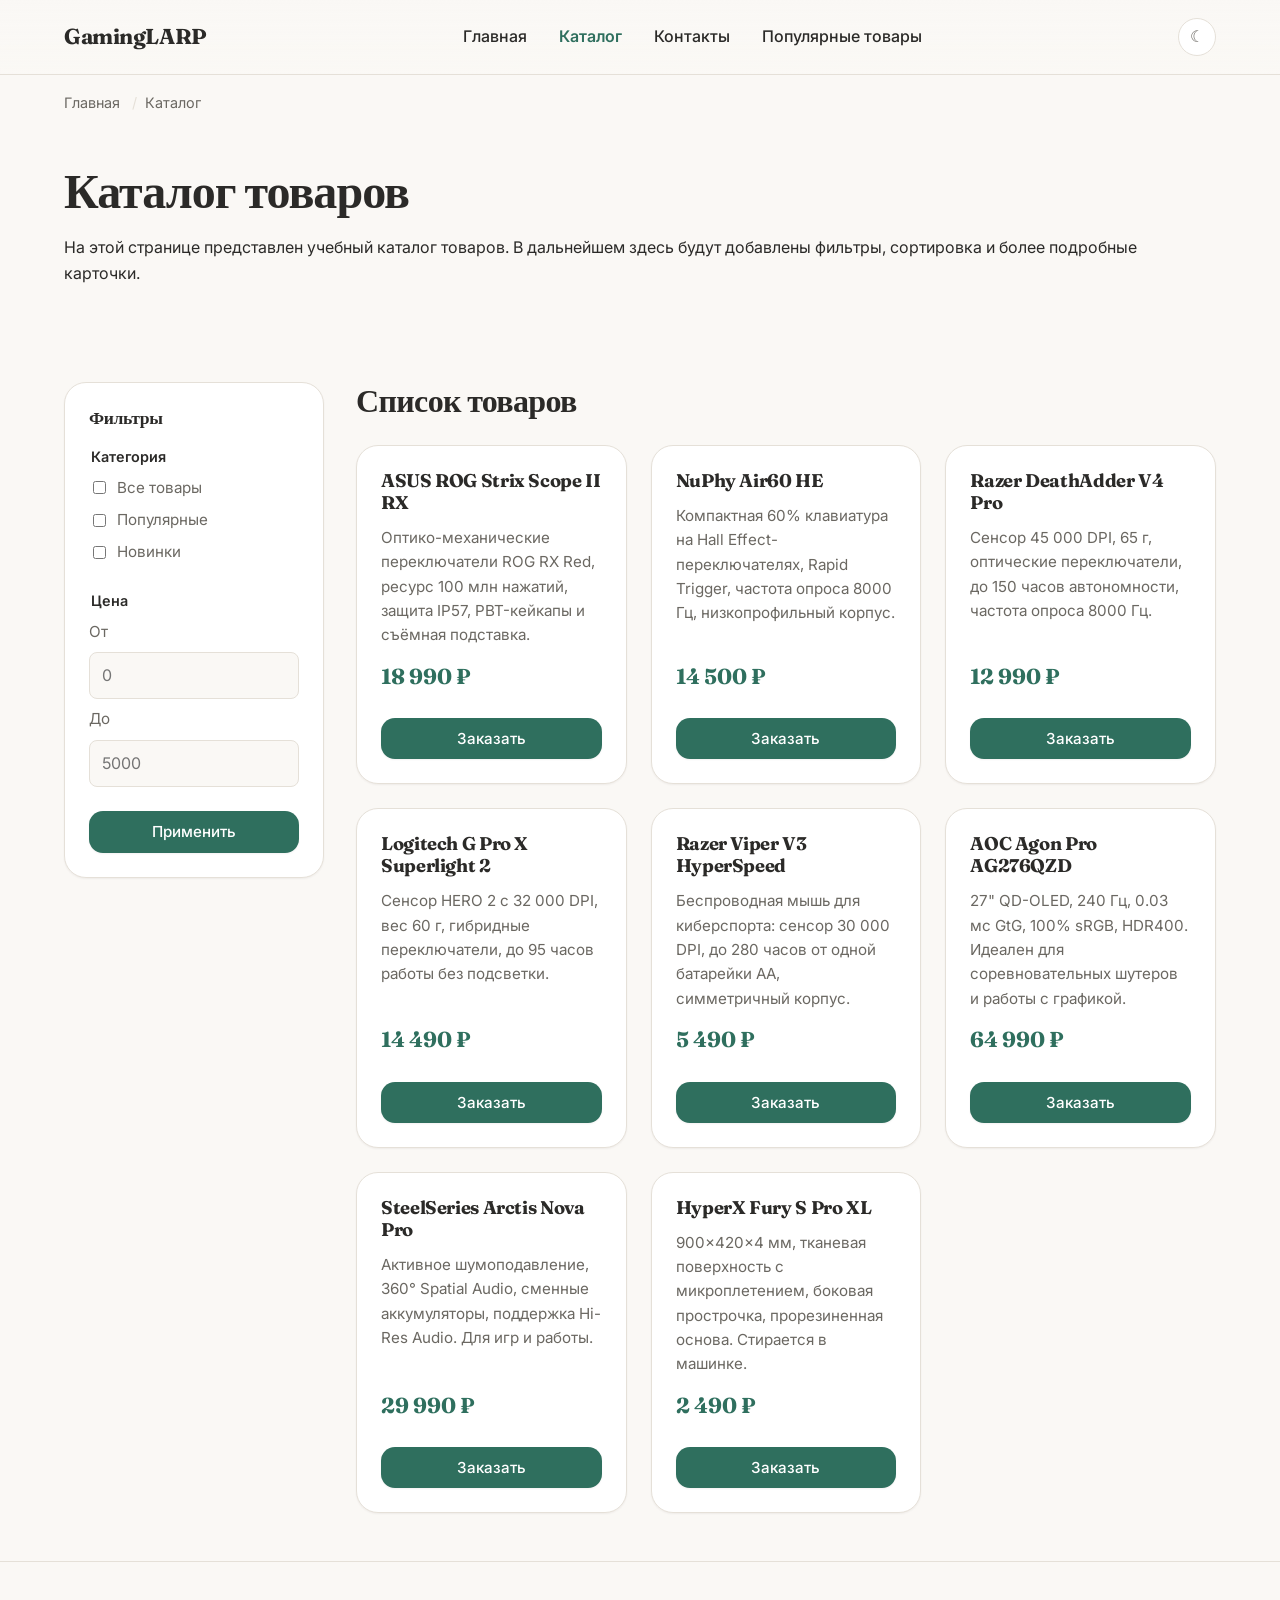
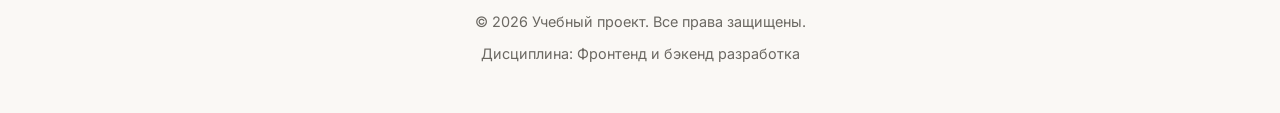
==== commit 3bedf068: "refactor: remove favorite-btn because not working properly" ====
--- a/catalog.html
+++ b/catalog.html
@@ -72,15 +72,7 @@
           </ul>
         </nav>
 
-        <div class="site-header__actions">
-          <a
-            class="favorites-link"
-            href="catalog.html#favorites"
-            aria-label="Избранные товары"
-          >
-            ♥ Избранное
-            <span class="favorites-link__count" data-favorites-count>0</span>
-          </a>
+        
 
           <button
             class="theme-toggle"
@@ -166,14 +158,7 @@
           <div class="products-grid">
             <!-- 1. ASUS ROG Strix Scope II RX -->
             <article class="product-card" data-product-id="keyboard-asus-rog">
-              <button
-                class="favorite-btn"
-                type="button"
-                aria-label="Добавить в избранное"
-                data-favorite
-              >
-                ♥
-              </button>
+          
               <h3 class="product-card__title">ASUS ROG Strix Scope II RX</h3>
               <p class="product-card__description">
                 Оптико-механические переключатели ROG RX Red, ресурс 100 млн
@@ -191,14 +176,6 @@
 
             <!-- 2. NuPhy Air60 HE -->
             <article class="product-card" data-product-id="keyboard-nuphy">
-              <button
-                class="favorite-btn"
-                type="button"
-                aria-label="Добавить в избранное"
-                data-favorite
-              >
-                ♥
-              </button>
               <h3 class="product-card__title">NuPhy Air60 HE</h3>
               <p class="product-card__description">
                 Компактная 60% клавиатура на Hall Effect-переключателях, Rapid
@@ -216,14 +193,7 @@
 
             <!-- 3. Razer DeathAdder V4 Pro -->
             <article class="product-card" data-product-id="mouse-razer-da">
-              <button
-                class="favorite-btn"
-                type="button"
-                aria-label="Добавить в избранное"
-                data-favorite
-              >
-                ♥
-              </button>
+             
               <h3 class="product-card__title">Razer DeathAdder V4 Pro</h3>
               <p class="product-card__description">
                 Сенсор 45 000 DPI, 65 г, оптические переключатели, до 150 часов
@@ -241,14 +211,7 @@
 
             <!-- 4. Logitech G Pro X Superlight 2 -->
             <article class="product-card" data-product-id="mouse-logitech-gpro">
-              <button
-                class="favorite-btn"
-                type="button"
-                aria-label="Добавить в избранное"
-                data-favorite
-              >
-                ♥
-              </button>
+           
               <h3 class="product-card__title">Logitech G Pro X Superlight 2</h3>
               <p class="product-card__description">
                 Сенсор HERO 2 с 32 000 DPI, вес 60 г, гибридные переключатели,
@@ -266,14 +229,7 @@
 
             <!-- 5. Razer Viper V3 HyperSpeed -->
             <article class="product-card" data-product-id="mouse-razer-viper">
-              <button
-                class="favorite-btn"
-                type="button"
-                aria-label="Добавить в избранное"
-                data-favorite
-              >
-                ♥
-              </button>
+             
               <h3 class="product-card__title">Razer Viper V3 HyperSpeed</h3>
               <p class="product-card__description">
                 Беспроводная мышь для киберспорта: сенсор 30 000 DPI, до 280
@@ -291,14 +247,7 @@
 
             <!-- 6. AOC Agon Pro AG276QZD -->
             <article class="product-card" data-product-id="monitor-aoc-agon">
-              <button
-                class="favorite-btn"
-                type="button"
-                aria-label="Добавить в избранное"
-                data-favorite
-              >
-                ♥
-              </button>
+              
               <h3 class="product-card__title">AOC Agon Pro AG276QZD</h3>
               <p class="product-card__description">
                 27" QD-OLED, 240 Гц, 0.03 мс GtG, 100% sRGB, HDR400. Идеален для
@@ -316,14 +265,7 @@
 
             <!-- 7. SteelSeries Arctis Nova Pro -->
             <article class="product-card" data-product-id="headset-steelseries">
-              <button
-                class="favorite-btn"
-                type="button"
-                aria-label="Добавить в избранное"
-                data-favorite
-              >
-                ♥
-              </button>
+             
               <h3 class="product-card__title">SteelSeries Arctis Nova Pro</h3>
               <p class="product-card__description">
                 Активное шумоподавление, 360° Spatial Audio, сменные
@@ -341,14 +283,7 @@
 
             <!-- 8. HyperX Fury S Pro Extra Large -->
             <article class="product-card" data-product-id="mousepad-hyperx">
-              <button
-                class="favorite-btn"
-                type="button"
-                aria-label="Добавить в избранное"
-                data-favorite
-              >
-                ♥
-              </button>
+              
               <h3 class="product-card__title">HyperX Fury S Pro XL</h3>
               <p class="product-card__description">
                 900×420×4 мм, тканевая поверхность с микроплетением, боковая
--- a/css/style.css
+++ b/css/style.css
@@ -496,80 +496,6 @@
   border-color: transparent;
 }
 
-/* Кнопка «В избранное» */
-.favorite-btn {
-  position: absolute;
-  top: var(--space-3);
-  right: var(--space-3);
-  width: 36px;
-  height: 36px;
-  display: grid;
-  place-items: center;
-  background: var(--color-surface);
-  border: 1px solid var(--color-border);
-  border-radius: var(--radius-pill);
-  cursor: pointer;
-  font-size: 1rem;
-  line-height: 1;
-  color: var(--color-muted);
-  transition:
-    transform 0.15s ease,
-    background 0.2s ease,
-    color 0.2s ease,
-    border-color 0.2s ease;
-}
-.favorite-btn:hover {
-  transform: scale(1.08);
-  color: var(--color-danger);
-  border-color: var(--color-danger-soft);
-}
-.favorite-btn.is-active {
-  background: var(--color-danger-soft);
-  color: var(--color-danger);
-  border-color: transparent;
-}
-
-/* Счётчик избранного в шапке */
-.site-header__actions {
-  display: flex;
-  align-items: center;
-  gap: var(--space-2);
-}
-.favorites-link {
-  position: relative;
-  display: inline-flex;
-  align-items: center;
-  gap: var(--space-2);
-  padding: 8px 14px;
-  border-radius: var(--radius-pill);
-  background: var(--color-primary-soft);
-  color: var(--color-primary-dark);
-  font-weight: 600;
-  font-size: 0.9rem;
-  transition:
-    background 0.2s,
-    color 0.2s;
-}
-.favorites-link:hover {
-  background: var(--color-primary);
-  color: #fff;
-}
-.favorites-link__count {
-  display: inline-grid;
-  place-items: center;
-  min-width: 22px;
-  height: 22px;
-  padding: 0 6px;
-  border-radius: var(--radius-pill);
-  background: var(--color-primary);
-  color: #fff;
-  font-size: 0.75rem;
-}
-.favorites-link:hover .favorites-link__count {
-  background: #fff;
-  color: var(--color-primary-dark);
-}
-
 /* ---------- Информационный блок ---------- */
 .aside-info {
   max-width: var(--container);
